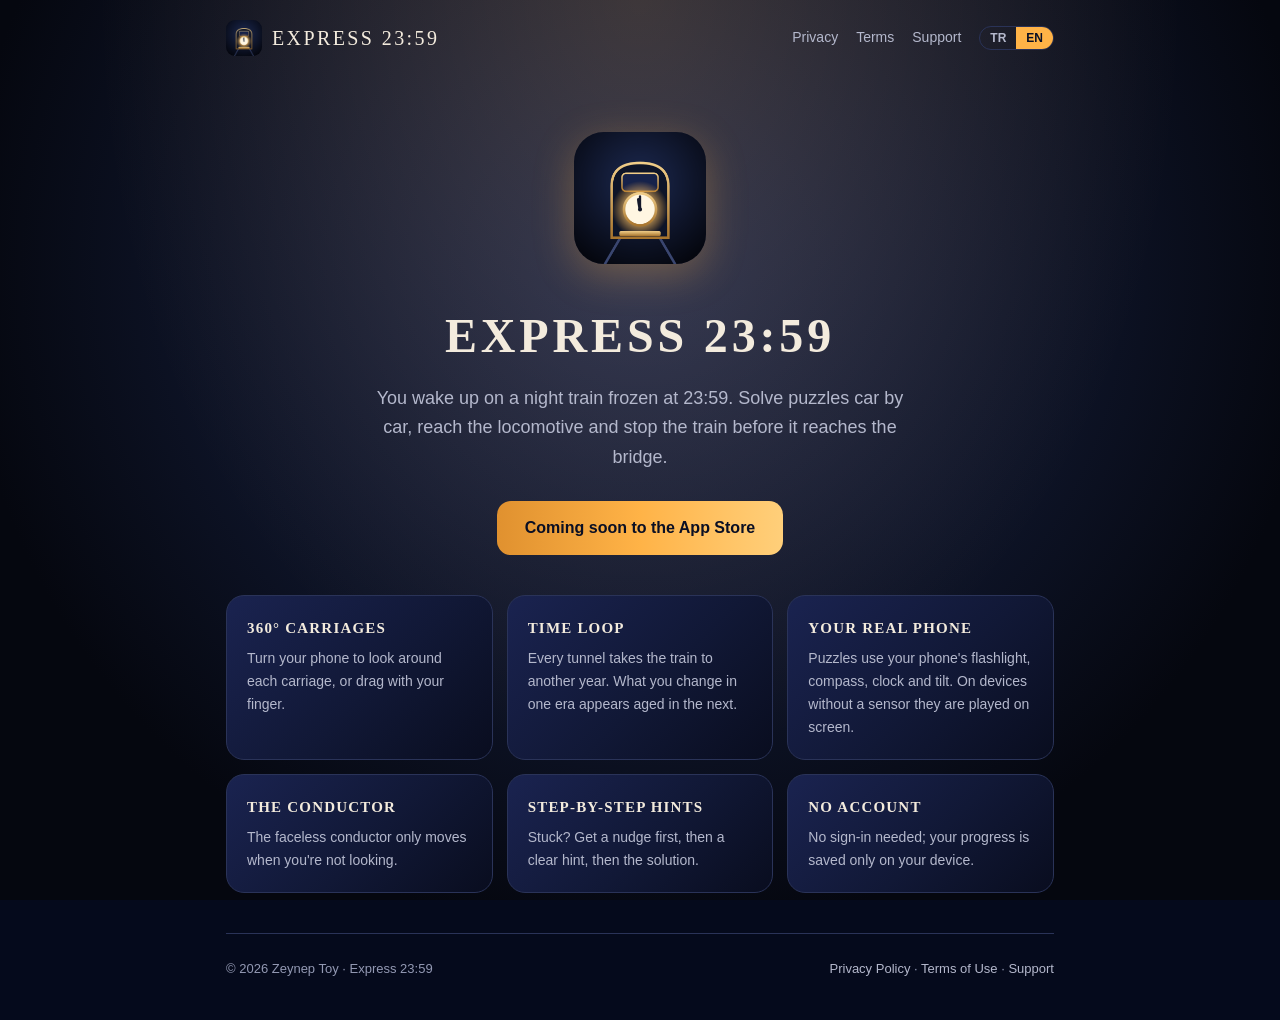
==== index.html @ 55168b9a "Express 23:59 sitesi: ana sayfa, gizlilik, koşullar, destek, app-ads.txt Co-Authored-By: Claude Opus" ====
<!doctype html>
<html lang="tr">
<head>
<meta charset="utf-8">
<meta name="viewport" content="width=device-width, initial-scale=1">
<title>Express 23:59</title>
<meta name="description" content="Express 23:59: a 360° escape room puzzle game aboard a midnight train stuck in a time loop.">
<meta name="theme-color" content="#05070f">
<link rel="icon" type="image/png" href="/assets/favicon.png">
<link rel="apple-touch-icon" href="/assets/icon-180.png">
<link rel="stylesheet" href="/styles.css">
</head>
<body data-title-tr="Express 23:59" data-title-en="Express 23:59">
<div class="wrap">
  <header class="site">
    <a class="brand" href="/"><img src="/assets/icon-180.png" alt="">Express 23:59</a>
    <nav class="links">
      <a href="/privacy" class="hide-sm"><span data-lang="tr">Gizlilik</span><span data-lang="en">Privacy</span></a>
      <a href="/terms" class="hide-sm"><span data-lang="tr">Koşullar</span><span data-lang="en">Terms</span></a>
      <a href="/support"><span data-lang="tr">Destek</span><span data-lang="en">Support</span></a>
      <span class="lang"><button data-set="tr">TR</button><button data-set="en">EN</button></span>
    </nav>
  </header>

    <div class="hero">
      <img class="icon" src="/assets/icon-512.png" alt="Express 23:59">
      <h1>Express 23:59</h1>
      <p class="tagline" data-lang="tr">Saati 23:59'da donmuş bir gece treninde uyanıyorsun. Vagon vagon bulmacaları çöz, lokomotife ulaş ve treni köprüye varmadan durdur.</p>
      <p class="tagline" data-lang="en">You wake up on a night train frozen at 23:59. Solve puzzles car by car, reach the locomotive and stop the train before it reaches the bridge.</p>
      <span class="button"><span data-lang="tr">Yakında App Store'da</span><span data-lang="en">Coming soon to the App Store</span></span>
    </div>
    <div class="grid">
      <div class="card"><h3 data-lang="tr">360° vagonlar</h3><h3 data-lang="en">360° carriages</h3>
        <p data-lang="tr">Telefonunu çevirerek vagonun içinde etrafına bak; dilersen parmağınla sürükle.</p>
        <p data-lang="en">Turn your phone to look around each carriage, or drag with your finger.</p></div>
      <div class="card"><h3 data-lang="tr">Zaman döngüsü</h3><h3 data-lang="en">Time loop</h3>
        <p data-lang="tr">Her tünel treni başka bir yıla taşır. Bir dönemde değiştirdiğin şey sonrakinde yaşlanmış hâliyle karşına çıkar.</p>
        <p data-lang="en">Every tunnel takes the train to another year. What you change in one era appears aged in the next.</p></div>
      <div class="card"><h3 data-lang="tr">Gerçek telefonun</h3><h3 data-lang="en">Your real phone</h3>
        <p data-lang="tr">Fener, pusula, saat ve eğme gibi bulmacalar telefonunun kendisini kullanır. Sensörü olmayan cihazlarda ekrandan oynanır.</p>
        <p data-lang="en">Puzzles use your phone's flashlight, compass, clock and tilt. On devices without a sensor they are played on screen.</p></div>
      <div class="card"><h3 data-lang="tr">Kondüktör</h3><h3 data-lang="en">The conductor</h3>
        <p data-lang="tr">Yüzü hiç görünmeyen kondüktör yalnızca sen ona bakmıyorken ilerler.</p>
        <p data-lang="en">The faceless conductor only moves when you're not looking.</p></div>
      <div class="card"><h3 data-lang="tr">Kademeli ipuçları</h3><h3 data-lang="en">Step-by-step hints</h3>
        <p data-lang="tr">Takıldığında önce yön, sonra net ipucu, en son çözüm.</p>
        <p data-lang="en">Stuck? Get a nudge first, then a clear hint, then the solution.</p></div>
      <div class="card"><h3 data-lang="tr">Hesap yok</h3><h3 data-lang="en">No account</h3>
        <p data-lang="tr">Giriş gerekmez; ilerlemen yalnızca cihazında kaydedilir.</p>
        <p data-lang="en">No sign-in needed; your progress is saved only on your device.</p></div>
    </div>

  <footer class="site">
    <span>© <span id="year">2026</span> Zeynep Toy · Express 23:59</span>
    <span>
      <a href="/privacy"><span data-lang="tr">Gizlilik Politikası</span><span data-lang="en">Privacy Policy</span></a> ·
      <a href="/terms"><span data-lang="tr">Kullanım Koşulları</span><span data-lang="en">Terms of Use</span></a> ·
      <a href="/support"><span data-lang="tr">Destek</span><span data-lang="en">Support</span></a>
    </span>
  </footer>
</div>
<script src="/lang.js"></script>
</body>
</html>
---- styles.css ----
:root {
  --navy: #0A0F24;
  --navy-deep: #050A1C;
  --card: #111836;
  --card-top: #1A2350;
  --border: #2A3358;
  --gold: #FFB347;
  --gold-light: #FFCF7A;
  --cream: #F3EBDD;
  --body: #E6DCCB;
  --muted: #B4B8CC;
  --faint: #9399B3;
}

* { box-sizing: border-box; }

html, body { margin: 0; padding: 0; }

body {
  background: var(--navy-deep);
  color: var(--body);
  font-family: -apple-system, BlinkMacSystemFont, "Segoe UI", Roboto, Helvetica, Arial, sans-serif;
  line-height: 1.65;
  -webkit-font-smoothing: antialiased;
}

body::before {
  background: radial-gradient(ellipse at 50% 0%, rgba(255,179,71,.18), transparent 60%), radial-gradient(ellipse at 50% 30%, #1d2a52, #05070f 75%);
  content: "";
  position: fixed;
  inset: 0;
  opacity: 1;
  z-index: -1;
}

a { color: var(--gold); text-decoration: none; }
a:hover { text-decoration: underline; }

.wrap { max-width: 860px; margin: 0 auto; padding: 0 16px; }

header.site {
  display: flex;
  align-items: center;
  justify-content: space-between;
  padding: 20px 0;
}

.brand {
  display: flex;
  align-items: center;
  gap: 10px;
  font-family: Georgia, "Times New Roman", serif;
  font-size: 20px;
  letter-spacing: 0.12em;
  text-transform: uppercase;
  color: var(--cream);
}
.brand img { width: 36px; height: 36px; border-radius: 9px; }
.brand:hover { text-decoration: none; }

nav.links { display: flex; gap: 18px; align-items: center; font-size: 14px; }
nav.links a { color: var(--muted); }
nav.links a:hover { color: var(--gold); text-decoration: none; }

.lang {
  display: inline-flex;
  border: 1px solid var(--border);
  border-radius: 999px;
  overflow: hidden;
}
.lang button {
  background: transparent;
  color: var(--muted);
  border: 0;
  padding: 4px 10px;
  font-size: 12px;
  font-weight: 700;
  cursor: pointer;
}
.lang button.active { background: var(--gold); color: var(--navy); }

.hero { text-align: center; padding: 56px 0 40px; }
.hero img.icon { width: 132px; height: 132px; border-radius: 30px; box-shadow: 0 10px 40px rgba(255, 179, 71, 0.3); }
.hero h1 {
  font-family: Georgia, "Times New Roman", serif;
  font-weight: 600;
  font-size: clamp(32px, 6vw, 48px);
  letter-spacing: 0.08em;
  text-transform: uppercase;
  color: var(--cream);
  margin: 24px 0 8px;
}
.hero p.tagline { font-size: 18px; color: var(--muted); max-width: 560px; margin: 0 auto 28px; }

.button {
  display: inline-block;
  background: linear-gradient(90deg, #E0912F, var(--gold), var(--gold-light));
  color: var(--navy);
  font-weight: 700;
  padding: 14px 28px;
  border-radius: 14px;
}
.button:hover { text-decoration: none; opacity: 0.92; }

.grid {
  display: grid;
  grid-template-columns: repeat(auto-fit, minmax(240px, 1fr));
  gap: 14px;
  padding-bottom: 40px;
}

.card {
  background: linear-gradient(135deg, var(--card-top), var(--card) 55%, #090D1F);
  border: 1px solid var(--border);
  border-radius: 18px;
  padding: 20px;
}
.card h3 {
  font-family: Georgia, "Times New Roman", serif;
  font-size: 15px;
  letter-spacing: 0.08em;
  text-transform: uppercase;
  color: var(--cream);
  margin: 0 0 6px;
}
.card p { margin: 0; color: var(--muted); font-size: 14px; }

article.doc {
  background: rgba(10, 15, 36, 0.88);
  border: 1px solid var(--border);
  border-radius: 20px;
  padding: 28px 24px;
  margin: 12px 0 40px;
}
article.doc h1 {
  font-family: Georgia, "Times New Roman", serif;
  font-weight: 600;
  font-size: 28px;
  letter-spacing: 0.06em;
  color: var(--cream);
  margin: 0 0 4px;
}
article.doc .updated { color: var(--faint); font-size: 13px; margin-bottom: 24px; }
article.doc h2 { color: var(--gold); font-size: 17px; margin: 28px 0 8px; }
article.doc p, article.doc li { color: var(--body); font-size: 15px; }
article.doc ul { padding-left: 20px; }
article.doc table { width: 100%; border-collapse: collapse; font-size: 14px; margin: 8px 0; }
article.doc th, article.doc td { text-align: left; border-bottom: 1px solid var(--border); padding: 8px 6px; vertical-align: top; }
article.doc th { color: var(--cream); }

footer.site {
  border-top: 1px solid var(--border);
  padding: 24px 0 40px;
  color: var(--faint);
  font-size: 13px;
  display: flex;
  flex-wrap: wrap;
  gap: 12px 20px;
  justify-content: space-between;
}
footer.site a { color: var(--muted); }

[data-lang] { display: none; }
html[lang="tr"] [data-lang="tr"], html[lang="en"] [data-lang="en"] { display: revert; }

@media (max-width: 560px) {
  .brand { font-size: 15px; letter-spacing: 0.08em; white-space: nowrap; }
  nav.links { gap: 12px; }
  nav.links a.hide-sm { display: none; }
  article.doc { padding: 22px 16px; }
}
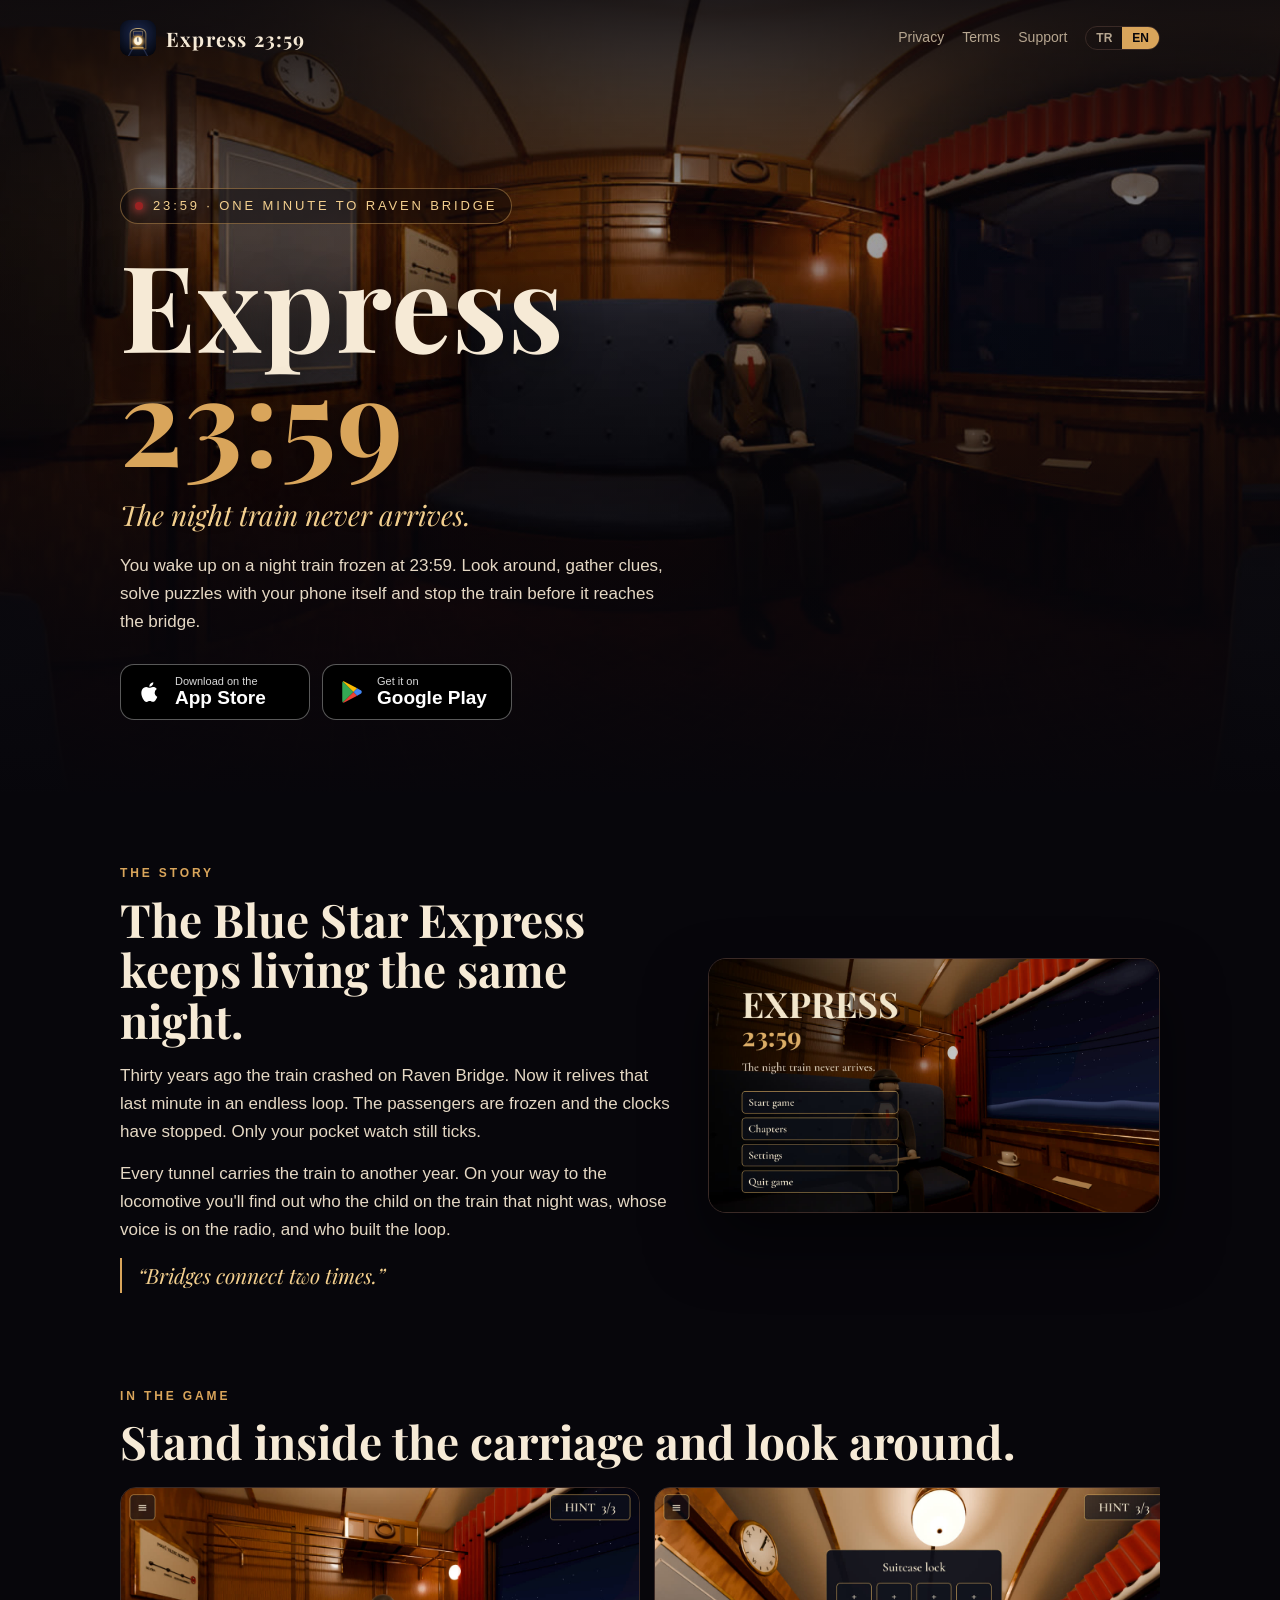
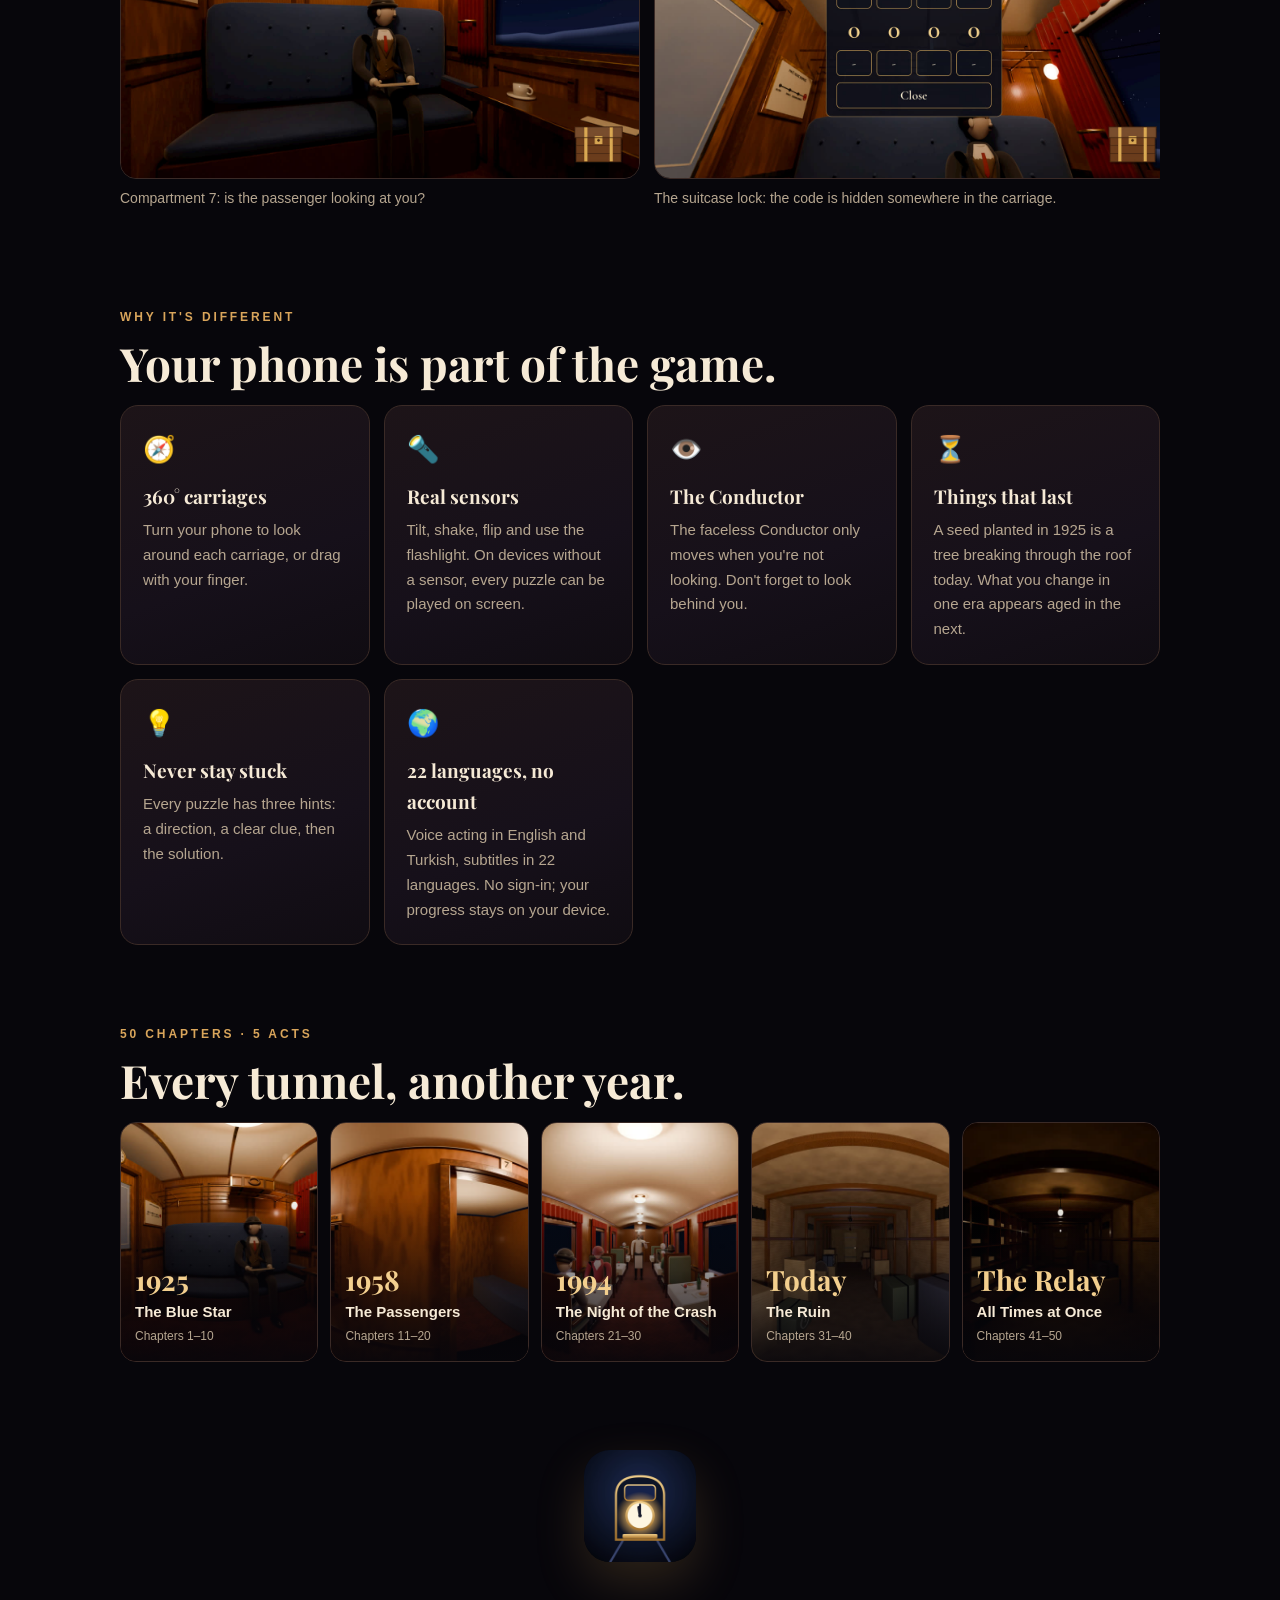
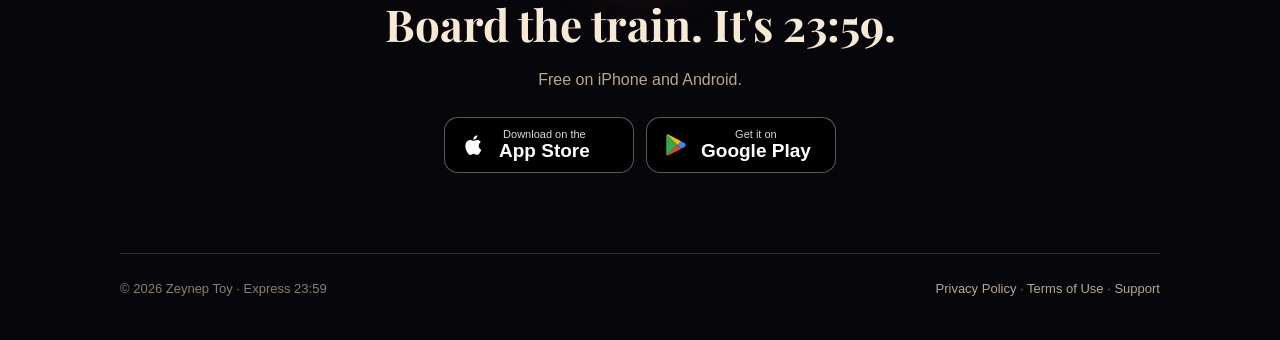
==== commit ea3b3758: "Site yeniden tasarlandı: oyunun gerçek görüntüleri, hikâye, perdeler, App Store ve Google Play bağla" ====
--- a/index.html
+++ b/index.html
@@ -4,51 +4,132 @@
 <meta charset="utf-8">
 <meta name="viewport" content="width=device-width, initial-scale=1">
 <title>Express 23:59</title>
-<meta name="description" content="Express 23:59: a 360° escape room puzzle game aboard a midnight train stuck in a time loop.">
-<meta name="theme-color" content="#05070f">
+<meta name="description" content="Express 23:59: a 360° escape room mystery aboard a night train frozen at 23:59. Solve puzzles with your real phone and stop the train before the bridge.">
+<meta name="theme-color" content="#07060b">
+<meta property="og:title" content="Express 23:59">
+<meta property="og:description" content="The night train never arrives. A 360° escape room mystery for iPhone and Android.">
+<meta property="og:image" content="https://express2359.netlify.app/assets/shot-09_menu.jpg">
+<meta property="og:type" content="website">
 <link rel="icon" type="image/png" href="/assets/favicon.png">
 <link rel="apple-touch-icon" href="/assets/icon-180.png">
+<link rel="preconnect" href="https://fonts.googleapis.com">
+<link href="https://fonts.googleapis.com/css2?family=Playfair+Display:ital,wght@0,700;1,500&display=swap" rel="stylesheet">
 <link rel="stylesheet" href="/styles.css">
 </head>
-<body data-title-tr="Express 23:59" data-title-en="Express 23:59">
-<div class="wrap">
-  <header class="site">
-    <a class="brand" href="/"><img src="/assets/icon-180.png" alt="">Express 23:59</a>
-    <nav class="links">
-      <a href="/privacy" class="hide-sm"><span data-lang="tr">Gizlilik</span><span data-lang="en">Privacy</span></a>
-      <a href="/terms" class="hide-sm"><span data-lang="tr">Koşullar</span><span data-lang="en">Terms</span></a>
-      <a href="/support"><span data-lang="tr">Destek</span><span data-lang="en">Support</span></a>
-      <span class="lang"><button data-set="tr">TR</button><button data-set="en">EN</button></span>
-    </nav>
-  </header>
+<body data-title-tr="Express 23:59 · Gece treni hiç varmaz" data-title-en="Express 23:59 · The night train never arrives">
 
-    <div class="hero">
-      <img class="icon" src="/assets/icon-512.png" alt="Express 23:59">
-      <h1>Express 23:59</h1>
-      <p class="tagline" data-lang="tr">Saati 23:59'da donmuş bir gece treninde uyanıyorsun. Vagon vagon bulmacaları çöz, lokomotife ulaş ve treni köprüye varmadan durdur.</p>
-      <p class="tagline" data-lang="en">You wake up on a night train frozen at 23:59. Solve puzzles car by car, reach the locomotive and stop the train before it reaches the bridge.</p>
-      <span class="button"><span data-lang="tr">Yakında App Store'da</span><span data-lang="en">Coming soon to the App Store</span></span>
+<div class="hero">
+  <div class="bg"></div>
+  <div class="top"><div class="wrap">
+    <header class="site">
+      <a class="brand" href="/"><img src="/assets/icon-180.png" alt="">Express 23:59</a>
+      <nav class="links">
+        <a href="/privacy" class="hide-sm"><span data-lang="tr">Gizlilik</span><span data-lang="en">Privacy</span></a>
+        <a href="/terms" class="hide-sm"><span data-lang="tr">Koşullar</span><span data-lang="en">Terms</span></a>
+        <a href="/support"><span data-lang="tr">Destek</span><span data-lang="en">Support</span></a>
+        <span class="lang"><button data-set="tr">TR</button><button data-set="en">EN</button></span>
+      </nav>
+    </header>
+  </div></div>
+  <div class="inner">
+    <span class="clock"><span data-lang="tr">Saat 23:59 · Kuzgun Köprüsü'ne bir dakika</span><span data-lang="en">23:59 · One minute to Raven Bridge</span></span>
+    <h1>Express<span>23:59</span></h1>
+    <p class="tag" data-lang="tr">Gece treni hiç varmaz.</p>
+    <p class="tag" data-lang="en">The night train never arrives.</p>
+    <p class="lead" data-lang="tr">Saati 23:59'da donmuş bir gece treninde uyanıyorsun. Etrafına bak, ipuçlarını topla, bulmacaları telefonunun kendisiyle çöz ve treni köprüye varmadan durdur.</p>
+    <p class="lead" data-lang="en">You wake up on a night train frozen at 23:59. Look around, gather clues, solve puzzles with your phone itself and stop the train before it reaches the bridge.</p>
+    <div class="stores">
+      <a class="store" href="https://apps.apple.com/app/id6826401119">
+        <svg viewBox="0 0 24 24" fill="#fff"><path d="M16.37 12.6c-.02-2.3 1.88-3.4 1.96-3.46-1.07-1.56-2.73-1.78-3.32-1.8-1.41-.14-2.76.83-3.48.83-.72 0-1.82-.81-3-.79-1.54.02-2.97.9-3.76 2.28-1.6 2.78-.41 6.9 1.15 9.16.76 1.1 1.67 2.34 2.86 2.3 1.15-.05 1.58-.74 2.97-.74 1.38 0 1.77.74 2.98.72 1.23-.02 2.01-1.12 2.76-2.23.87-1.28 1.23-2.52 1.25-2.58-.03-.01-2.4-.92-2.42-3.66zM14.1 5.86c.63-.77 1.06-1.83.94-2.89-.91.04-2.01.61-2.66 1.37-.58.67-1.09 1.75-.96 2.79 1.02.08 2.05-.52 2.68-1.27z"/></svg>
+        <span><small data-lang="tr">App Store'dan</small><small data-lang="en">Download on the</small><b data-lang="tr">İndir</b><b data-lang="en">App Store</b></span>
+      </a>
+      <a class="store" href="https://play.google.com/store/apps/details?id=com.rummuscan.express2359">
+        <svg viewBox="0 0 24 24"><path d="M3.6 2.3 13.4 12l-9.8 9.7c-.35-.2-.6-.6-.6-1.1V3.4c0-.5.25-.9.6-1.1z" fill="#34a853"/><path d="m16.8 8.6-3.4 3.4-9.8-9.7c.3-.2.8-.2 1.2 0z" fill="#fbbc04"/><path d="m16.8 15.4-12 6.3c-.4.2-.9.2-1.2 0l9.8-9.7z" fill="#ea4335"/><path d="m20.4 10.7-3.6-2.1-3.4 3.4 3.4 3.4 3.6-2.1c.8-.5.8-2.1 0-2.6z" fill="#4285f4"/></svg>
+        <span><small data-lang="tr">Google Play'den</small><small data-lang="en">Get it on</small><b data-lang="tr">Edinin</b><b data-lang="en">Google Play</b></span>
+      </a>
     </div>
+  </div>
+</div>
+
+<main class="wrap">
+  <section class="block">
+    <div class="story">
+      <div>
+        <div class="eyebrow" data-lang="tr">Hikâye</div><div class="eyebrow" data-lang="en">The story</div>
+        <h2 class="title" data-lang="tr">Mavi Yıldız Ekspresi aynı geceyi yaşamaya devam ediyor.</h2>
+        <h2 class="title" data-lang="en">The Blue Star Express keeps living the same night.</h2>
+        <p data-lang="tr">Otuz yıl önce Kuzgun Köprüsü'nde kaza yapan tren, o son dakikayı sonsuz bir döngüde tekrar tekrar yaşıyor. Yolcular donmuş, saatler ilerlemiyor; yalnızca senin cep saatin çalışıyor.</p>
+        <p data-lang="en">Thirty years ago the train crashed on Raven Bridge. Now it relives that last minute in an endless loop. The passengers are frozen and the clocks have stopped. Only your pocket watch still ticks.</p>
+        <p data-lang="tr">Her tünel treni başka bir yıla taşır. Lokomotife ulaşırken o gece trende olan çocuğun kim olduğunu, telsizdeki sesin kime ait olduğunu ve döngüyü kimin kurduğunu öğreneceksin.</p>
+        <p data-lang="en">Every tunnel carries the train to another year. On your way to the locomotive you'll find out who the child on the train that night was, whose voice is on the radio, and who built the loop.</p>
+        <p class="quote" data-lang="tr">“Köprüler iki zamanı birbirine bağlar.”</p>
+        <p class="quote" data-lang="en">“Bridges connect two times.”</p>
+      </div>
+      <img src="/assets/shot-09_menu.jpg" alt="Express 23:59">
+    </div>
+  </section>
+
+  <section class="block">
+    <div class="eyebrow" data-lang="tr">Oyundan</div><div class="eyebrow" data-lang="en">In the game</div>
+    <h2 class="title" data-lang="tr">Vagonun içinde dur, etrafına bak.</h2>
+    <h2 class="title" data-lang="en">Stand inside the carriage and look around.</h2>
+    <div class="gallery">
+      <figure><img src="/assets/shot-02_passenger.jpg" alt="" loading="lazy"><figcaption data-lang="tr">Kompartıman 7: karşındaki yolcu sana bakıyor mu?</figcaption><figcaption data-lang="en">Compartment 7: is the passenger looking at you?</figcaption></figure>
+      <figure><img src="/assets/shot-07_code_lock.jpg" alt="" loading="lazy"><figcaption data-lang="tr">Bavul kilidi: şifre vagonun bir yerinde saklı.</figcaption><figcaption data-lang="en">The suitcase lock: the code is hidden somewhere in the carriage.</figcaption></figure>
+      <figure><img src="/assets/shot-04_door.jpg" alt="" loading="lazy"><figcaption data-lang="tr">Paltodaki anahtar, kilitli kapı.</figcaption><figcaption data-lang="en">A key in the coat, a locked door.</figcaption></figure>
+      <figure><img src="/assets/shot-08_hint_panel.jpg" alt="" loading="lazy"><figcaption data-lang="tr">Takıldığında üç kademeli ipucu.</figcaption><figcaption data-lang="en">Stuck? Three hints, from a gentle nudge to the solution.</figcaption></figure>
+      <figure><img src="/assets/shot-03_suitcase.jpg" alt="" loading="lazy"><figcaption data-lang="tr">Pirinç lambalar, kırmızı perdeler, 1925.</figcaption><figcaption data-lang="en">Brass lamps, red curtains, 1925.</figcaption></figure>
+    </div>
+  </section>
+
+  <section class="block">
+    <div class="eyebrow" data-lang="tr">Neden farklı</div><div class="eyebrow" data-lang="en">Why it's different</div>
+    <h2 class="title" data-lang="tr">Telefonun oyunun bir parçası.</h2>
+    <h2 class="title" data-lang="en">Your phone is part of the game.</h2>
     <div class="grid">
-      <div class="card"><h3 data-lang="tr">360° vagonlar</h3><h3 data-lang="en">360° carriages</h3>
-        <p data-lang="tr">Telefonunu çevirerek vagonun içinde etrafına bak; dilersen parmağınla sürükle.</p>
-        <p data-lang="en">Turn your phone to look around each carriage, or drag with your finger.</p></div>
-      <div class="card"><h3 data-lang="tr">Zaman döngüsü</h3><h3 data-lang="en">Time loop</h3>
-        <p data-lang="tr">Her tünel treni başka bir yıla taşır. Bir dönemde değiştirdiğin şey sonrakinde yaşlanmış hâliyle karşına çıkar.</p>
-        <p data-lang="en">Every tunnel takes the train to another year. What you change in one era appears aged in the next.</p></div>
-      <div class="card"><h3 data-lang="tr">Gerçek telefonun</h3><h3 data-lang="en">Your real phone</h3>
-        <p data-lang="tr">Fener, pusula, saat ve eğme gibi bulmacalar telefonunun kendisini kullanır. Sensörü olmayan cihazlarda ekrandan oynanır.</p>
-        <p data-lang="en">Puzzles use your phone's flashlight, compass, clock and tilt. On devices without a sensor they are played on screen.</p></div>
-      <div class="card"><h3 data-lang="tr">Kondüktör</h3><h3 data-lang="en">The conductor</h3>
-        <p data-lang="tr">Yüzü hiç görünmeyen kondüktör yalnızca sen ona bakmıyorken ilerler.</p>
-        <p data-lang="en">The faceless conductor only moves when you're not looking.</p></div>
-      <div class="card"><h3 data-lang="tr">Kademeli ipuçları</h3><h3 data-lang="en">Step-by-step hints</h3>
-        <p data-lang="tr">Takıldığında önce yön, sonra net ipucu, en son çözüm.</p>
-        <p data-lang="en">Stuck? Get a nudge first, then a clear hint, then the solution.</p></div>
-      <div class="card"><h3 data-lang="tr">Hesap yok</h3><h3 data-lang="en">No account</h3>
-        <p data-lang="tr">Giriş gerekmez; ilerlemen yalnızca cihazında kaydedilir.</p>
-        <p data-lang="en">No sign-in needed; your progress is saved only on your device.</p></div>
+      <div class="card"><div class="ic">🧭</div><h3 data-lang="tr">360° vagonlar</h3><h3 data-lang="en">360° carriages</h3>
+        <p data-lang="tr">Telefonunu çevirerek vagonun içinde etrafına bak; istersen parmağınla sürükle.</p><p data-lang="en">Turn your phone to look around each carriage, or drag with your finger.</p></div>
+      <div class="card"><div class="ic">🔦</div><h3 data-lang="tr">Gerçek sensörler</h3><h3 data-lang="en">Real sensors</h3>
+        <p data-lang="tr">Eğ, salla, ters çevir, feneri kullan. Sensörü olmayan cihazlarda her bulmaca ekrandan da oynanır.</p><p data-lang="en">Tilt, shake, flip and use the flashlight. On devices without a sensor, every puzzle can be played on screen.</p></div>
+      <div class="card"><div class="ic">👁️</div><h3 data-lang="tr">Kondüktör</h3><h3 data-lang="en">The Conductor</h3>
+        <p data-lang="tr">Yüzü hiç görünmeyen kondüktör yalnızca sen ona bakmıyorken ilerler. Arkana bakmayı unutma.</p><p data-lang="en">The faceless Conductor only moves when you're not looking. Don't forget to look behind you.</p></div>
+      <div class="card"><div class="ic">⏳</div><h3 data-lang="tr">Zamanda kalıcılık</h3><h3 data-lang="en">Things that last</h3>
+        <p data-lang="tr">1925'te ektiğin tohum bugün tavanı delen bir ağaçtır. Bir dönemde değiştirdiğin şey sonrakinde yaşlanmış hâliyle karşına çıkar.</p><p data-lang="en">A seed planted in 1925 is a tree breaking through the roof today. What you change in one era appears aged in the next.</p></div>
+      <div class="card"><div class="ic">💡</div><h3 data-lang="tr">Takılmadan ilerle</h3><h3 data-lang="en">Never stay stuck</h3>
+        <p data-lang="tr">Her bulmacada üç kademeli ipucu: önce yön, sonra net ipucu, en son çözüm.</p><p data-lang="en">Every puzzle has three hints: a direction, a clear clue, then the solution.</p></div>
+      <div class="card"><div class="ic">🌍</div><h3 data-lang="tr">22 dil, hesap yok</h3><h3 data-lang="en">22 languages, no account</h3>
+        <p data-lang="tr">Türkçe ve İngilizce seslendirme, 22 dilde altyazı. Giriş gerekmez; ilerlemen cihazında saklanır.</p><p data-lang="en">Voice acting in English and Turkish, subtitles in 22 languages. No sign-in; your progress stays on your device.</p></div>
     </div>
+  </section>
+
+  <section class="block">
+    <div class="eyebrow" data-lang="tr">50 bölüm · 5 perde</div><div class="eyebrow" data-lang="en">50 chapters · 5 acts</div>
+    <h2 class="title" data-lang="tr">Her tünel başka bir yıl.</h2>
+    <h2 class="title" data-lang="en">Every tunnel, another year.</h2>
+    <div class="eras">
+      <div class="era"><img src="/assets/era-1.jpg" alt="" loading="lazy"><div><span class="yr">1925</span><b data-lang="tr">Mavi Yıldız</b><b data-lang="en">The Blue Star</b><i data-lang="tr">Bölüm 1–10</i><i data-lang="en">Chapters 1–10</i></div></div>
+      <div class="era"><img src="/assets/era-2.jpg" alt="" loading="lazy"><div><span class="yr">1958</span><b data-lang="tr">Yolcular</b><b data-lang="en">The Passengers</b><i data-lang="tr">Bölüm 11–20</i><i data-lang="en">Chapters 11–20</i></div></div>
+      <div class="era"><img src="/assets/era-3.jpg" alt="" loading="lazy"><div><span class="yr">1994</span><b data-lang="tr">Kaza Gecesi</b><b data-lang="en">The Night of the Crash</b><i data-lang="tr">Bölüm 21–30</i><i data-lang="en">Chapters 21–30</i></div></div>
+      <div class="era"><img src="/assets/era-4.jpg" alt="" loading="lazy"><div><span class="yr" data-lang="tr">Bugün</span><span class="yr" data-lang="en">Today</span><b data-lang="tr">Harabe</b><b data-lang="en">The Ruin</b><i data-lang="tr">Bölüm 31–40</i><i data-lang="en">Chapters 31–40</i></div></div>
+      <div class="era"><img src="/assets/era-5.jpg" alt="" loading="lazy"><div><span class="yr" data-lang="tr">Röle</span><span class="yr" data-lang="en">The Relay</span><b data-lang="tr">Bütün Zamanlar</b><b data-lang="en">All Times at Once</b><i data-lang="tr">Bölüm 41–50</i><i data-lang="en">Chapters 41–50</i></div></div>
+    </div>
+  </section>
+
+  <section class="cta">
+    <img src="/assets/icon-512.png" alt="Express 23:59">
+    <h2 data-lang="tr">Trene bin. Saat 23:59.</h2><h2 data-lang="en">Board the train. It's 23:59.</h2>
+    <p data-lang="tr">iPhone ve Android'de ücretsiz.</p><p data-lang="en">Free on iPhone and Android.</p>
+    <div class="stores">
+      <a class="store" href="https://apps.apple.com/app/id6826401119">
+        <svg viewBox="0 0 24 24" fill="#fff"><path d="M16.37 12.6c-.02-2.3 1.88-3.4 1.96-3.46-1.07-1.56-2.73-1.78-3.32-1.8-1.41-.14-2.76.83-3.48.83-.72 0-1.82-.81-3-.79-1.54.02-2.97.9-3.76 2.28-1.6 2.78-.41 6.9 1.15 9.16.76 1.1 1.67 2.34 2.86 2.3 1.15-.05 1.58-.74 2.97-.74 1.38 0 1.77.74 2.98.72 1.23-.02 2.01-1.12 2.76-2.23.87-1.28 1.23-2.52 1.25-2.58-.03-.01-2.4-.92-2.42-3.66zM14.1 5.86c.63-.77 1.06-1.83.94-2.89-.91.04-2.01.61-2.66 1.37-.58.67-1.09 1.75-.96 2.79 1.02.08 2.05-.52 2.68-1.27z"/></svg>
+        <span><small data-lang="tr">App Store'dan</small><small data-lang="en">Download on the</small><b data-lang="tr">İndir</b><b data-lang="en">App Store</b></span>
+      </a>
+      <a class="store" href="https://play.google.com/store/apps/details?id=com.rummuscan.express2359">
+        <svg viewBox="0 0 24 24"><path d="M3.6 2.3 13.4 12l-9.8 9.7c-.35-.2-.6-.6-.6-1.1V3.4c0-.5.25-.9.6-1.1z" fill="#34a853"/><path d="m16.8 8.6-3.4 3.4-9.8-9.7c.3-.2.8-.2 1.2 0z" fill="#fbbc04"/><path d="m16.8 15.4-12 6.3c-.4.2-.9.2-1.2 0l9.8-9.7z" fill="#ea4335"/><path d="m20.4 10.7-3.6-2.1-3.4 3.4 3.4 3.4 3.6-2.1c.8-.5.8-2.1 0-2.6z" fill="#4285f4"/></svg>
+        <span><small data-lang="tr">Google Play'den</small><small data-lang="en">Get it on</small><b data-lang="tr">Edinin</b><b data-lang="en">Google Play</b></span>
+      </a>
+    </div>
+  </section>
 
   <footer class="site">
     <span>© <span id="year">2026</span> Zeynep Toy · Express 23:59</span>
@@ -58,7 +139,7 @@
       <a href="/support"><span data-lang="tr">Destek</span><span data-lang="en">Support</span></a>
     </span>
   </footer>
-</div>
+</main>
 <script src="/lang.js"></script>
 </body>
 </html>
--- a/styles.css
+++ b/styles.css
@@ -1,58 +1,46 @@
 :root {
-  --navy: #0A0F24;
-  --navy-deep: #050A1C;
-  --card: #111836;
-  --card-top: #1A2350;
-  --border: #2A3358;
-  --gold: #FFB347;
-  --gold-light: #FFCF7A;
-  --cream: #F3EBDD;
-  --body: #E6DCCB;
-  --muted: #B4B8CC;
-  --faint: #9399B3;
+  --night: #07060b;
+  --night-2: #0f0b12;
+  --card: #16101a;
+  --border: #3a2a26;
+  --brass: #d9a55b;
+  --brass-light: #f3cf8e;
+  --curtain: #9b2222;
+  --cream: #f6ead6;
+  --body: #e5d8c4;
+  --muted: #b6a690;
+  --faint: #8c7d6c;
+  --serif: "Playfair Display", Georgia, "Times New Roman", serif;
 }
 
 * { box-sizing: border-box; }
-
 html, body { margin: 0; padding: 0; }
+html { scroll-behavior: smooth; }
 
 body {
-  background: var(--navy-deep);
+  background: var(--night);
   color: var(--body);
   font-family: -apple-system, BlinkMacSystemFont, "Segoe UI", Roboto, Helvetica, Arial, sans-serif;
   line-height: 1.65;
   -webkit-font-smoothing: antialiased;
 }
 
-body::before {
-  background: radial-gradient(ellipse at 50% 0%, rgba(255,179,71,.18), transparent 60%), radial-gradient(ellipse at 50% 30%, #1d2a52, #05070f 75%);
-  content: "";
-  position: fixed;
-  inset: 0;
-  opacity: 1;
-  z-index: -1;
-}
-
-a { color: var(--gold); text-decoration: none; }
+a { color: var(--brass); text-decoration: none; }
 a:hover { text-decoration: underline; }
 
-.wrap { max-width: 860px; margin: 0 auto; padding: 0 16px; }
+.wrap { max-width: 1080px; margin: 0 auto; padding: 0 20px; }
 
 header.site {
   display: flex;
   align-items: center;
   justify-content: space-between;
   padding: 20px 0;
+  position: relative;
+  z-index: 2;
 }
-
 .brand {
-  display: flex;
-  align-items: center;
-  gap: 10px;
-  font-family: Georgia, "Times New Roman", serif;
-  font-size: 20px;
-  letter-spacing: 0.12em;
-  text-transform: uppercase;
+  display: flex; align-items: center; gap: 10px;
+  font-family: var(--serif); font-weight: 700; font-size: 20px; letter-spacing: 0.06em;
   color: var(--cream);
 }
 .brand img { width: 36px; height: 36px; border-radius: 9px; }
@@ -60,112 +48,137 @@
 
 nav.links { display: flex; gap: 18px; align-items: center; font-size: 14px; }
 nav.links a { color: var(--muted); }
-nav.links a:hover { color: var(--gold); text-decoration: none; }
+nav.links a:hover { color: var(--brass); text-decoration: none; }
 
-.lang {
-  display: inline-flex;
-  border: 1px solid var(--border);
-  border-radius: 999px;
+.lang { display: inline-flex; border: 1px solid var(--border); border-radius: 999px; overflow: hidden; }
+.lang button { background: transparent; color: var(--muted); border: 0; padding: 4px 10px; font-size: 12px; font-weight: 700; cursor: pointer; }
+.lang button.active { background: var(--brass); color: var(--night); }
+
+/* hero */
+.hero {
+  position: relative;
+  min-height: 88vh;
+  display: flex;
+  align-items: flex-end;
+  background: var(--night);
   overflow: hidden;
 }
-.lang button {
-  background: transparent;
-  color: var(--muted);
-  border: 0;
-  padding: 4px 10px;
-  font-size: 12px;
-  font-weight: 700;
-  cursor: pointer;
+.hero .bg {
+  position: absolute; inset: 0;
+  background: url("assets/hero.jpg") center 40% / cover no-repeat;
+  transform: scale(1.04);
 }
-.lang button.active { background: var(--gold); color: var(--navy); }
+.hero .bg::after {
+  content: ""; position: absolute; inset: 0;
+  background:
+    linear-gradient(180deg, rgba(7,6,11,.85) 0%, rgba(7,6,11,.25) 30%, rgba(7,6,11,.55) 62%, var(--night) 100%),
+    radial-gradient(60% 50% at 50% 40%, rgba(0,0,0,0) 0%, rgba(7,6,11,.5) 100%);
+}
+.hero .top { position: absolute; top: 0; left: 0; right: 0; }
+.hero .inner { position: relative; padding: 0 20px 72px; max-width: 1080px; margin: 0 auto; width: 100%; }
+.hero .clock {
+  display: inline-flex; align-items: center; gap: 10px;
+  font-size: 13px; letter-spacing: .22em; text-transform: uppercase; color: var(--brass-light);
+  border: 1px solid rgba(217,165,91,.45); border-radius: 999px; padding: 6px 14px; background: rgba(7,6,11,.45);
+}
+.hero .clock::before { content: ""; width: 8px; height: 8px; border-radius: 50%; background: var(--curtain); box-shadow: 0 0 10px #ff4a4a; }
+.hero h1 {
+  font-family: var(--serif); font-weight: 700;
+  font-size: clamp(52px, 11vw, 120px); line-height: .95; letter-spacing: .01em;
+  color: var(--cream); margin: 22px 0 0;
+  text-shadow: 0 6px 40px rgba(0,0,0,.6);
+}
+.hero h1 span { color: var(--brass); display: block; }
+.hero .tag { font-family: var(--serif); font-style: italic; font-size: clamp(20px, 3vw, 28px); color: var(--brass-light); margin: 18px 0 0; }
+.hero .lead { max-width: 560px; font-size: 17px; color: var(--body); margin: 14px 0 28px; }
 
-.hero { text-align: center; padding: 56px 0 40px; }
-.hero img.icon { width: 132px; height: 132px; border-radius: 30px; box-shadow: 0 10px 40px rgba(255, 179, 71, 0.3); }
-.hero h1 {
-  font-family: Georgia, "Times New Roman", serif;
-  font-weight: 600;
-  font-size: clamp(32px, 6vw, 48px);
-  letter-spacing: 0.08em;
-  text-transform: uppercase;
-  color: var(--cream);
-  margin: 24px 0 8px;
+.stores { display: flex; flex-wrap: wrap; gap: 12px; }
+.store {
+  display: inline-flex; align-items: center; gap: 12px;
+  background: #000; color: #fff; border: 1px solid rgba(255,255,255,.35); border-radius: 14px;
+  padding: 10px 20px 10px 16px; min-width: 190px;
 }
-.hero p.tagline { font-size: 18px; color: var(--muted); max-width: 560px; margin: 0 auto 28px; }
+.store:hover { text-decoration: none; border-color: var(--brass); }
+.store svg { width: 26px; height: 26px; flex: none; }
+.store small { display: block; font-size: 11px; line-height: 1.1; opacity: .85; }
+.store b { display: block; font-size: 19px; line-height: 1.15; font-weight: 600; }
 
-.button {
-  display: inline-block;
-  background: linear-gradient(90deg, #E0912F, var(--gold), var(--gold-light));
-  color: var(--navy);
-  font-weight: 700;
-  padding: 14px 28px;
-  border-radius: 14px;
+/* sections */
+section.block { padding: 72px 0 8px; }
+.eyebrow { font-size: 12px; letter-spacing: .24em; text-transform: uppercase; color: var(--brass); font-weight: 700; }
+h2.title { font-family: var(--serif); font-weight: 700; font-size: clamp(30px, 5vw, 46px); color: var(--cream); line-height: 1.1; margin: 10px 0 16px; }
+.story { display: grid; grid-template-columns: 1.1fr .9fr; gap: 36px; align-items: center; }
+.story p { font-size: 17px; color: var(--body); margin: 0 0 14px; }
+.story .quote { font-family: var(--serif); font-style: italic; font-size: 21px; color: var(--brass-light); border-left: 2px solid var(--brass); padding-left: 16px; }
+.story img { width: 100%; border-radius: 18px; border: 1px solid var(--border); box-shadow: 0 30px 60px rgba(0,0,0,.5); display: block; }
+
+.gallery { display: flex; gap: 14px; overflow-x: auto; scroll-snap-type: x mandatory; padding: 4px 0 18px; }
+.gallery figure { margin: 0; flex: 0 0 min(78vw, 520px); scroll-snap-align: start; }
+.gallery img { width: 100%; aspect-ratio: 16 / 9; object-fit: cover; border-radius: 16px; border: 1px solid var(--border); display: block; }
+.gallery figcaption { font-size: 14px; color: var(--muted); margin-top: 8px; }
+
+.grid { display: grid; grid-template-columns: repeat(auto-fit, minmax(240px, 1fr)); gap: 14px; }
+.card {
+  background: linear-gradient(160deg, #1d1418, var(--card) 60%, #100c12);
+  border: 1px solid var(--border); border-radius: 18px; padding: 22px;
 }
-.button:hover { text-decoration: none; opacity: 0.92; }
+.card .ic { font-size: 26px; }
+.card h3 { font-family: var(--serif); font-size: 19px; color: var(--cream); margin: 10px 0 6px; }
+.card p { margin: 0; color: var(--muted); font-size: 15px; }
 
-.grid {
-  display: grid;
-  grid-template-columns: repeat(auto-fit, minmax(240px, 1fr));
-  gap: 14px;
-  padding-bottom: 40px;
+.eras { display: grid; grid-template-columns: repeat(5, 1fr); gap: 12px; }
+.era { position: relative; border-radius: 16px; overflow: hidden; border: 1px solid var(--border); min-height: 240px; display: flex; align-items: flex-end; }
+.era img { position: absolute; inset: 0; width: 100%; height: 100%; object-fit: cover; }
+.era::after { content: ""; position: absolute; inset: 0; background: linear-gradient(180deg, rgba(7,6,11,0) 30%, rgba(7,6,11,.92) 100%); }
+.era div { position: relative; z-index: 1; padding: 14px; }
+.era .yr { display: block; font-family: var(--serif); font-size: 28px; font-weight: 700; color: var(--brass-light); line-height: 1; }
+.era b { display: block; color: var(--cream); font-size: 15px; margin-top: 6px; }
+.era i { display: block; font-style: normal; color: var(--muted); font-size: 12px; margin-top: 2px; }
+
+.cta { text-align: center; padding: 80px 0 40px; }
+.cta img { width: 112px; height: 112px; border-radius: 26px; box-shadow: 0 20px 50px rgba(217,165,91,.18); }
+.cta h2 { font-family: var(--serif); font-size: clamp(30px, 5vw, 44px); color: var(--cream); margin: 18px 0 6px; }
+.cta p { color: var(--muted); margin: 0 0 24px; }
+.cta .stores { justify-content: center; }
+
+/* documents */
+article.doc {
+  background: rgba(22, 16, 26, .92);
+  border: 1px solid var(--border); border-radius: 20px;
+  padding: 28px 24px; margin: 12px 0 40px;
 }
-
-.card {
-  background: linear-gradient(135deg, var(--card-top), var(--card) 55%, #090D1F);
-  border: 1px solid var(--border);
-  border-radius: 18px;
-  padding: 20px;
-}
-.card h3 {
-  font-family: Georgia, "Times New Roman", serif;
-  font-size: 15px;
-  letter-spacing: 0.08em;
-  text-transform: uppercase;
-  color: var(--cream);
-  margin: 0 0 6px;
-}
-.card p { margin: 0; color: var(--muted); font-size: 14px; }
-
-article.doc {
-  background: rgba(10, 15, 36, 0.88);
-  border: 1px solid var(--border);
-  border-radius: 20px;
-  padding: 28px 24px;
-  margin: 12px 0 40px;
-}
-article.doc h1 {
-  font-family: Georgia, "Times New Roman", serif;
-  font-weight: 600;
-  font-size: 28px;
-  letter-spacing: 0.06em;
-  color: var(--cream);
-  margin: 0 0 4px;
-}
+article.doc h1 { font-family: var(--serif); font-weight: 700; font-size: 30px; color: var(--cream); margin: 0 0 4px; }
 article.doc .updated { color: var(--faint); font-size: 13px; margin-bottom: 24px; }
-article.doc h2 { color: var(--gold); font-size: 17px; margin: 28px 0 8px; }
+article.doc h2 { color: var(--brass); font-size: 17px; margin: 28px 0 8px; }
 article.doc p, article.doc li { color: var(--body); font-size: 15px; }
 article.doc ul { padding-left: 20px; }
 article.doc table { width: 100%; border-collapse: collapse; font-size: 14px; margin: 8px 0; }
 article.doc th, article.doc td { text-align: left; border-bottom: 1px solid var(--border); padding: 8px 6px; vertical-align: top; }
 article.doc th { color: var(--cream); }
+.page { max-width: 860px; }
 
 footer.site {
   border-top: 1px solid var(--border);
-  padding: 24px 0 40px;
-  color: var(--faint);
-  font-size: 13px;
-  display: flex;
-  flex-wrap: wrap;
-  gap: 12px 20px;
-  justify-content: space-between;
+  padding: 24px 0 40px; margin-top: 40px;
+  color: var(--faint); font-size: 13px;
+  display: flex; flex-wrap: wrap; gap: 12px 20px; justify-content: space-between;
 }
 footer.site a { color: var(--muted); }
 
-[data-lang] { display: none; }
-html[lang="tr"] [data-lang="tr"], html[lang="en"] [data-lang="en"] { display: revert; }
+html:not([lang="tr"]) [data-lang="tr"], html:not([lang="en"]) [data-lang="en"] { display: none !important; }
 
+@media (max-width: 820px) {
+  .story { grid-template-columns: 1fr; }
+  .eras { grid-template-columns: repeat(2, 1fr); }
+  .eras .era:last-child { grid-column: span 2; }
+}
 @media (max-width: 560px) {
-  .brand { font-size: 15px; letter-spacing: 0.08em; white-space: nowrap; }
   nav.links { gap: 12px; }
   nav.links a.hide-sm { display: none; }
+  .brand { font-size: 16px; white-space: nowrap; }
   article.doc { padding: 22px 16px; }
+  .hero { min-height: 92vh; }
+  .hero .inner { padding-bottom: 48px; }
+  .store { flex: 1 1 100%; }
+  section.block { padding-top: 56px; }
 }
